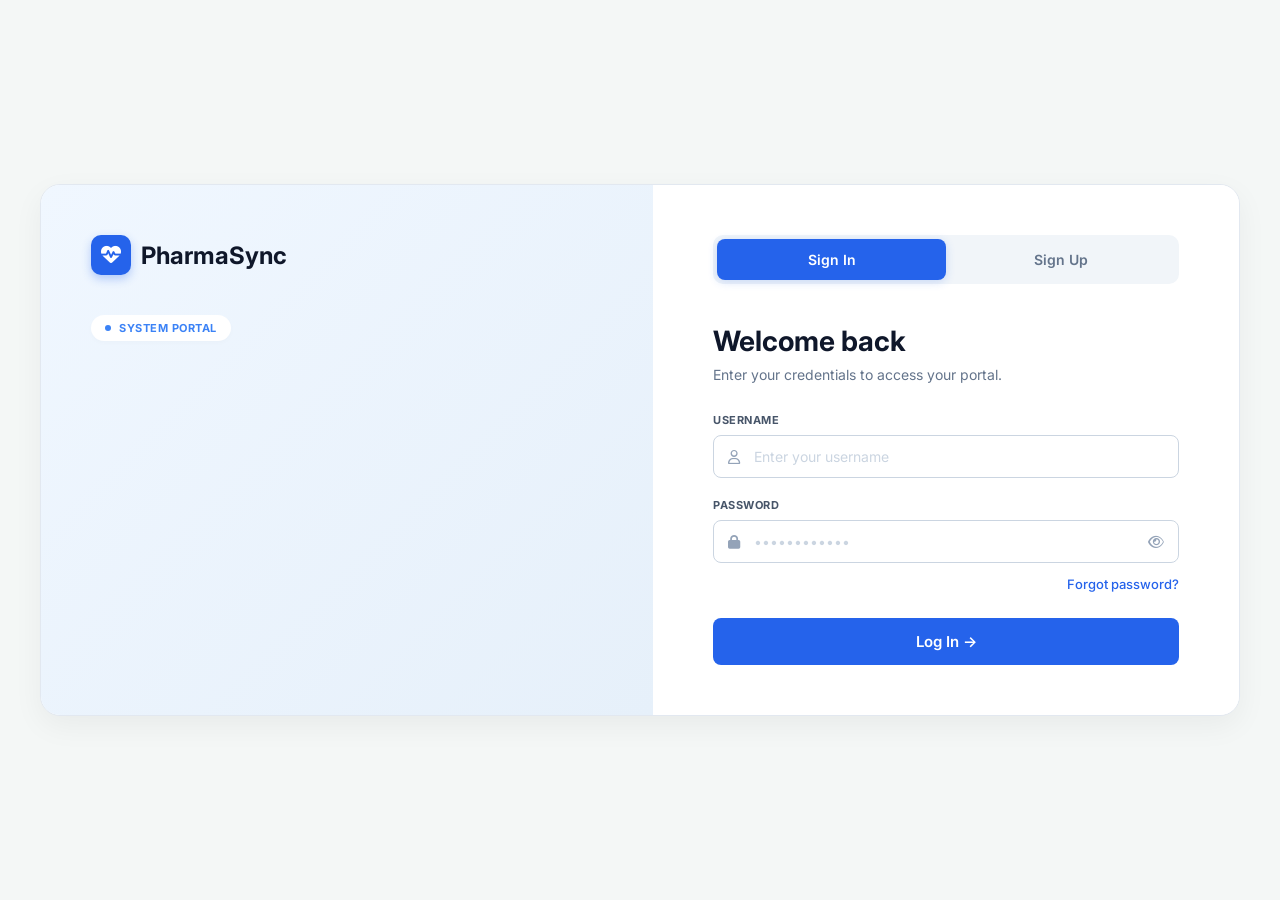
==== zzzzzzz/index4.html @ d20b9b69 "forgot password username" ====
<!DOCTYPE html>
<html lang="en">
<head>
    <meta charset="UTF-8">
    <meta name="viewport" content="width=device-width, initial-scale=1.0">
    <title>PharmaSync</title>
    <link rel="stylesheet" href="style3.css">
    <link rel="stylesheet" href="https://cdnjs.cloudflare.com/ajax/libs/font-awesome/6.4.0/css/all.min.css">
</head>
<body>
<div class="portal-container">
    
    <!-- LEFT PANEL -->
    <div class="left-panel">
        <div>
            <div class="logo-container"><div class="logo-icon"><i class="fa-solid fa-heart-pulse"></i></div><span class="logo-text">PharmaSync</span></div>
            <div class="badge"><span class="dot"></span> SYSTEM PORTAL</div>
        </div>
    </div>

    <!-- RIGHT PANEL -->
    <div class="right-panel">
        <div class="auth-tabs">
            <button id="btn-signin" class="tab-btn active-blue" onclick="toggle('in')">Sign In</button>
            <button id="btn-signup" class="tab-btn inactive" onclick="toggle('up')">Sign Up</button>
        </div>

        <!-- SIGN IN -->
        <div id="signin-section" class="form-section">
            <h2 class="form-heading">Welcome back</h2><p class="form-subheading">Enter your credentials to access your portal.</p>
            <form id="signin-form">
                <div class="form-group"><label>USERNAME</label><div class="input-wrapper"><i class="fa-regular fa-user input-icon"></i><input type="text" placeholder="Enter your username" required></div></div>
                <div class="form-group"><label>PASSWORD</label><div class="input-wrapper"><i class="fa-solid fa-lock input-icon"></i><input type="password" placeholder="••••••••••••" required><i class="fa-regular fa-eye toggle-password"></i></div></div>
                
                <div class="forgot-password"><a href="#" onclick="toggle('forgot')">Forgot password?</a></div>
                
                <button type="submit" class="submit-btn btn-blue">Log In &rarr;</button>
            </form>
        </div>

        <!-- SIGN UP -->
        <div id="signup-section" class="form-section" style="display: none;">
            <h2 class="form-heading">Create an Account</h2><p class="form-subheading">Register your profile to gain access.</p>
            <form id="signup-form">
                <div class="form-row name-row">
                    <div class="form-group flex-2"><label>FIRST NAME</label><input type="text" placeholder="Jane" required></div>
                    <div class="form-group flex-1"><label>M.I.</label><input type="text" placeholder="A."></div>
                    <div class="form-group flex-2"><label>SURNAME</label><input type="text" placeholder="Doe" required></div>
                </div>
                <div class="form-group"><label>EMAIL</label><div class="input-wrapper"><i class="fa-regular fa-envelope input-icon"></i><input type="email" placeholder="jane.doe@example.com" required></div></div>
                <div class="form-group"><label>PHONE</label><div class="input-wrapper"><i class="fa-solid fa-phone input-icon"></i><input type="tel" placeholder="+63 912 345 6789" required></div></div>
                <div class="form-group"><label>USERNAME</label><div class="input-wrapper"><i class="fa-regular fa-user input-icon"></i><input type="text" placeholder="Choose a username" required></div></div>
                <div class="form-group"><label>PASSWORD</label><div class="input-wrapper"><i class="fa-solid fa-lock input-icon"></i><input type="password" placeholder="••••••••••••" required><i class="fa-regular fa-eye toggle-password"></i></div></div>
                <button type="submit" class="submit-btn btn-green">Request Access</button>
            </form>
        </div>

        <!-- FORGOT PASSWORD -->
        <div id="forgot-section" class="form-section" style="display: none;">
            <h2 class="form-heading">Reset Password</h2><p class="form-subheading">Enter your username to recover your account.</p>
            <form id="forgot-form">
                <div class="form-group">
                    <label>USERNAME</label>
                    <div class="input-wrapper">
                        <i class="fa-regular fa-user input-icon"></i>
                        <input type="text" id="reset-username" placeholder="Enter your username" required>
                    </div>
                </div>
                <button type="submit" class="submit-btn btn-blue">Verify Username</button>
                <div class="forgot-password" style="margin-top: 20px; text-align: center;">
                    <a href="#" onclick="toggle('in')">&larr; Back to Sign In</a>
                </div>
            </form>
        </div>

    </div>
</div>

<script>
    // 1. Screen Toggle Logic
    function toggle(t) {
        document.getElementById('signin-section').style.display = t === 'in' ? 'block' : 'none';
        document.getElementById('signup-section').style.display = t === 'up' ? 'block' : 'none';
        document.getElementById('forgot-section').style.display = t === 'forgot' ? 'block' : 'none';
        
        if(t === 'in' || t === 'up') {
            document.getElementById('btn-signin').className = t === 'in' ? 'tab-btn active-blue' : 'tab-btn inactive';
            document.getElementById('btn-signup').className = t === 'in' ? 'tab-btn inactive' : 'tab-btn active-green';
        }
    }

    // 2. Eye Icon Password Toggle Logic
    const toggleIcons = document.querySelectorAll('.toggle-password');
    toggleIcons.forEach(icon => {
        icon.addEventListener('click', function() {
            const inputField = this.previousElementSibling;
            if (inputField.type === 'password') {
                inputField.type = 'text';
                this.classList.remove('fa-eye');
                this.classList.add('fa-eye-slash'); 
            } else {
                inputField.type = 'password';
                this.classList.remove('fa-eye-slash');
                this.classList.add('fa-eye'); 
            }
        });
    });

    // 3. Form Submission Alerts
    document.getElementById('signup-form').addEventListener('submit', function(e) {
        e.preventDefault(); 
        alert('Success! Your access request has been submitted.');
    });
    
    document.getElementById('signin-form').addEventListener('submit', function(e) {
        e.preventDefault(); 
        alert('Successfully Logged In!');
    });
    
    // 4. NEW: Username Verification and OTP Generation
    
    // This array acts as a dummy database for testing purposes
    const registeredUsers = ['admin', 'manager', 'pharmacist_01', 'janedoe'];

    document.getElementById('forgot-form').addEventListener('submit', function(e) {
        e.preventDefault(); 
        
        // Get the value typed into the input field
        const usernameInput = document.getElementById('reset-username').value.toLowerCase().trim();

        // Check if the typed username exists in our dummy database
        if (registeredUsers.includes(usernameInput)) {
            // Generate a random 6-digit number
            const otpCode = Math.floor(100000 + Math.random() * 900000);
            
            // Display the sequential alerts
            alert(`User verified! Generating OTP: ${otpCode}`);
            alert(`The default password has been successfully sent to the contact info on file for: ${usernameInput}.`);
            
            // Clear the input and send them back to the sign-in screen
            document.getElementById('reset-username').value = '';
            toggle('in');
        } else {
            // Show an error if the username is not in the array
            alert('Error: Username not found in the system. Please check your spelling and try again.');
        }
    });
</script>
</body>
</html>
---- zzzzzzz/style3.css ----
/* --- Google Fonts --- */
@import url('https://fonts.googleapis.com/css2?family=Inter:wght@400;500;600;700;800&display=swap');

/* --- Global Reset --- */
* {
    margin: 0;
    padding: 0;
    box-sizing: border-box;
    font-family: 'Inter', sans-serif;
}

body {
    background-color: #f4f7f6;
    display: flex;
    justify-content: center;
    align-items: center;
    min-height: 100vh;
    padding: 20px;
}

.portal-container {
    display: flex;
    width: 100%;
    max-width: 1200px;
    background-color: #ffffff;
    border-radius: 20px;
    box-shadow: 0 10px 30px rgba(0,0,0,0.05);
    overflow: hidden;
    border: 1px solid #e2e8f0;
}

/* --- Left Panel Styling --- */
.left-panel {
    flex: 1.1;
    background: linear-gradient(135deg, #f0f7ff 0%, #e6f0fa 100%);
    padding: 50px;
    display: flex;
    flex-direction: column;
    justify-content: space-between;
}

.logo-container {
    display: flex;
    align-items: center;
    gap: 10px;
    margin-bottom: 40px;
}

.logo-icon {
    background-color: #2563eb;
    color: white;
    width: 40px;
    height: 40px;
    border-radius: 10px;
    display: flex;
    justify-content: center;
    align-items: center;
    font-size: 20px;
    box-shadow: 0 4px 10px rgba(37, 99, 235, 0.3);
}

.logo-text {
    font-size: 24px;
    font-weight: 700;
    color: #0f172a;
}

.badge {
    display: inline-flex;
    align-items: center;
    gap: 8px;
    background-color: white;
    padding: 6px 14px;
    border-radius: 20px;
    font-size: 11px;
    font-weight: 700;
    color: #3b82f6;
    letter-spacing: 0.5px;
    margin-bottom: 25px;
    width: max-content;
    box-shadow: 0 2px 5px rgba(0,0,0,0.02);
}

.badge .dot {
    width: 6px;
    height: 6px;
    background-color: #3b82f6;
    border-radius: 50%;
}

.main-heading {
    font-size: 42px;
    font-weight: 800;
    color: #0f172a;
    line-height: 1.2;
    margin-bottom: 20px;
}

.sub-text {
    font-size: 15px;
    color: #475569;
    line-height: 1.6;
    margin-bottom: 40px;
    max-width: 90%;
}

.stats-container {
    display: flex;
    gap: 20px;
    margin-bottom: 60px;
}

.stat-card {
    background: white;
    padding: 20px;
    border-radius: 12px;
    flex: 1;
    box-shadow: 0 4px 15px rgba(0,0,0,0.03);
}

.stat-title {
    font-size: 12px;
    color: #64748b;
    font-weight: 600;
    margin-bottom: 8px;
}

.stat-value {
    font-size: 28px;
    font-weight: 800;
    color: #0f172a;
    margin-bottom: 8px;
}

.stat-status {
    font-size: 12px;
    font-weight: 600;
    display: flex;
    align-items: center;
    gap: 5px;
}

.trend-up {
    color: #059669;
}

.audited {
    color: #059669;
}

.footer-links {
    display: flex;
    justify-content: space-between;
    font-size: 12px;
    color: #64748b;
    border-top: 1px solid #dbeafe;
    padding-top: 20px;
}

.footer-links .links a {
    color: #64748b;
    text-decoration: none;
    margin-left: 15px;
}

/* --- Right Panel Styling --- */
.right-panel {
    flex: 1;
    padding: 50px 60px;
    background-color: #ffffff;
    display: flex;
    flex-direction: column;
    overflow-y: auto;
    max-height: 90vh; /* Adds scrollbar for the longer signup form */
}

/* Custom Scrollbar for Right Panel */
.right-panel::-webkit-scrollbar {
    width: 6px;
}
.right-panel::-webkit-scrollbar-thumb {
    background-color: #cbd5e1;
    border-radius: 10px;
}

.auth-tabs {
    display: flex;
    background-color: #f1f5f9;
    border-radius: 10px;
    padding: 4px;
    margin-bottom: 40px;
}

.tab-btn {
    flex: 1;
    padding: 12px;
    border: none;
    border-radius: 8px;
    font-size: 14px;
    font-weight: 600;
    cursor: pointer;
    transition: all 0.3s ease;
}

.inactive {
    background-color: transparent;
    color: #64748b;
}

.active-blue {
    background-color: #2563eb;
    color: white;
    box-shadow: 0 2px 10px rgba(37, 99, 235, 0.2);
}

.active-green {
    background-color: #0f766e;
    color: white;
    box-shadow: 0 2px 10px rgba(15, 118, 110, 0.2);
}

.form-heading {
    font-size: 28px;
    font-weight: 700;
    color: #0f172a;
    margin-bottom: 8px;
}

.form-subheading {
    font-size: 14px;
    color: #64748b;
    margin-bottom: 30px;
}

.form-group {
    margin-bottom: 20px;
}

.form-group label {
    display: block;
    font-size: 11px;
    font-weight: 700;
    color: #475569;
    margin-bottom: 8px;
    letter-spacing: 0.5px;
}

.input-wrapper {
    position: relative;
    display: flex;
    align-items: center;
}

.input-icon {
    position: absolute;
    left: 15px;
    color: #94a3b8;
    font-size: 14px;
}

.toggle-password {
    position: absolute;
    right: 15px;
    color: #94a3b8;
    cursor: pointer;
    font-size: 14px;
}

input {
    width: 100%;
    padding: 12px 15px 12px 40px;
    border: 1px solid #cbd5e1;
    border-radius: 8px;
    font-size: 14px;
    color: #334155;
    outline: none;
    transition: border-color 0.2s;
}

/* For inputs without icons */
.form-row input {
    padding: 12px 15px;
}

input:focus {
    border-color: #3b82f6;
}

input::placeholder {
    color: #cbd5e1;
}

.form-row {
    display: flex;
    gap: 15px;
}

.flex-1 { flex: 1; }
.flex-2 { flex: 2; }

.forgot-password {
    text-align: right;
    margin-top: -10px;
    margin-bottom: 25px;
}

.forgot-password a {
    font-size: 13px;
    color: #2563eb;
    text-decoration: none;
    font-weight: 500;
}

.submit-btn {
    width: 100%;
    padding: 14px;
    border: none;
    border-radius: 8px;
    font-size: 15px;
    font-weight: 600;
    color: white;
    cursor: pointer;
    transition: background-color 0.3s;
}

.btn-blue {
    background-color: #2563eb;
}
.btn-blue:hover {
    background-color: #1d4ed8;
}

.btn-green {
    background-color: #0f766e;
    display: flex;
    justify-content: center;
    align-items: center;
    gap: 8px;
}
.btn-green:hover {
    background-color: #0d9488;
}

/* --- Responsive Design --- */
@media (max-width: 992px) {
    .portal-container {
        flex-direction: column;
    }
    .left-panel, .right-panel {
        padding: 30px;
    }
    .right-panel {
        max-height: none;
    }
}
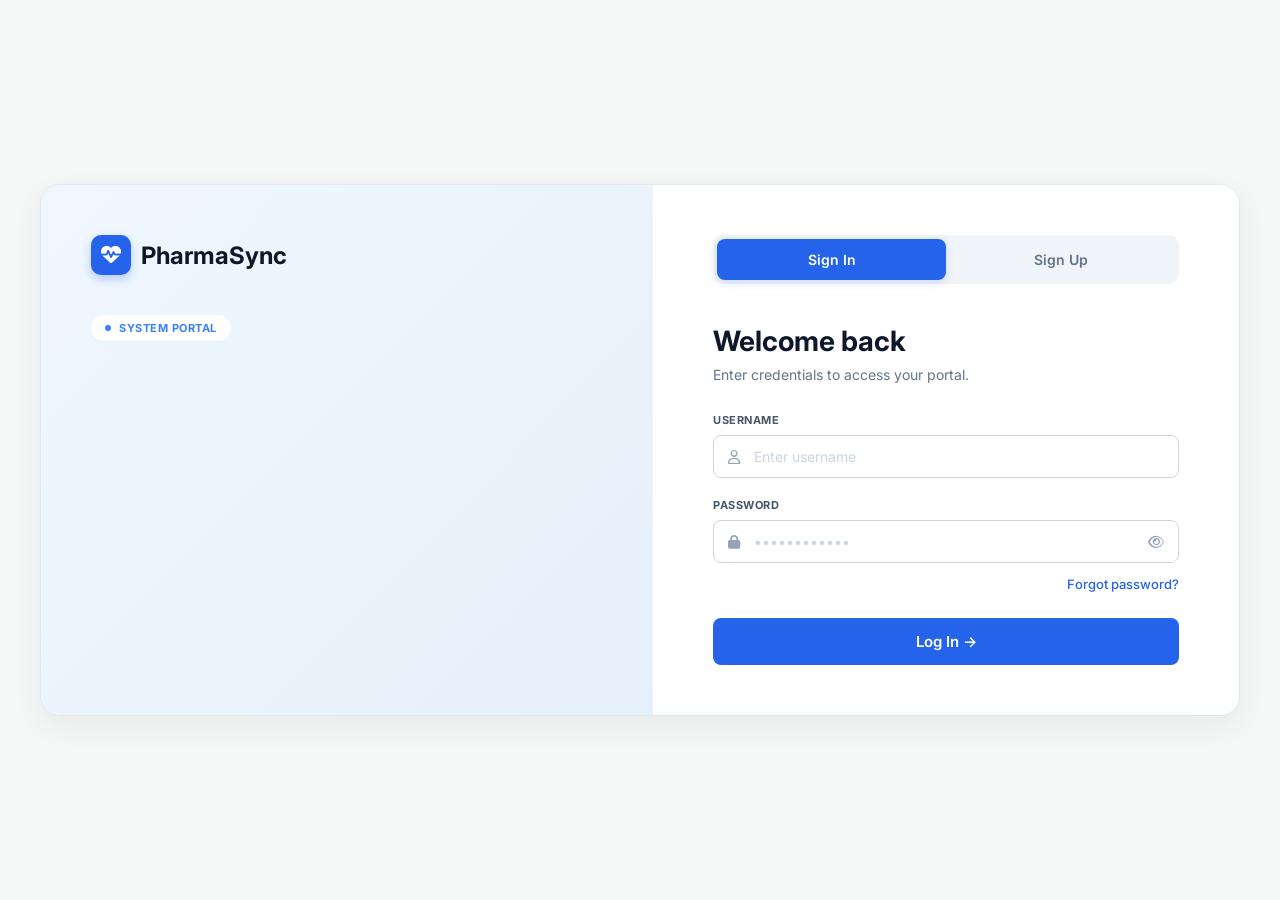
==== commit 1f0e9595: "otp messages para kay rene" ====
--- a/zzzzzzz/index4.html
+++ b/zzzzzzz/index4.html
@@ -6,11 +6,38 @@
     <title>PharmaSync</title>
     <link rel="stylesheet" href="style3.css">
     <link rel="stylesheet" href="https://cdnjs.cloudflare.com/ajax/libs/font-awesome/6.4.0/css/all.min.css">
+    
+    <style>
+        .otp-wrapper {
+            display: flex;
+            justify-content: space-between;
+            gap: 10px;
+            margin-bottom: 25px;
+        }
+        .otp-box {
+            width: 100%;
+            height: 55px;
+            text-align: center;
+            font-size: 24px;
+            font-weight: 700;
+            color: #0f172a;
+            border: 2px solid #cbd5e1;
+            border-radius: 8px;
+            background: #f8fafc;
+            outline: none;
+            transition: all 0.2s ease;
+            padding: 0 !important; /* Removes padding from your global inputs */
+        }
+        .otp-box:focus {
+            border-color: #2563eb;
+            background: #ffffff;
+            box-shadow: 0 0 0 3px rgba(37, 99, 235, 0.1);
+        }
+    </style>
 </head>
 <body>
 <div class="portal-container">
     
-    <!-- LEFT PANEL -->
     <div class="left-panel">
         <div>
             <div class="logo-container"><div class="logo-icon"><i class="fa-solid fa-heart-pulse"></i></div><span class="logo-text">PharmaSync</span></div>
@@ -18,28 +45,23 @@
         </div>
     </div>
 
-    <!-- RIGHT PANEL -->
     <div class="right-panel">
         <div class="auth-tabs">
             <button id="btn-signin" class="tab-btn active-blue" onclick="toggle('in')">Sign In</button>
             <button id="btn-signup" class="tab-btn inactive" onclick="toggle('up')">Sign Up</button>
         </div>
 
-        <!-- SIGN IN -->
-        <div id="signin-section" class="form-section">
-            <h2 class="form-heading">Welcome back</h2><p class="form-subheading">Enter your credentials to access your portal.</p>
+        <div id="in-section" class="form-section">
+            <h2 class="form-heading">Welcome back</h2><p class="form-subheading">Enter credentials to access your portal.</p>
             <form id="signin-form">
-                <div class="form-group"><label>USERNAME</label><div class="input-wrapper"><i class="fa-regular fa-user input-icon"></i><input type="text" placeholder="Enter your username" required></div></div>
+                <div class="form-group"><label>USERNAME</label><div class="input-wrapper"><i class="fa-regular fa-user input-icon"></i><input type="text" placeholder="Enter username" required></div></div>
                 <div class="form-group"><label>PASSWORD</label><div class="input-wrapper"><i class="fa-solid fa-lock input-icon"></i><input type="password" placeholder="••••••••••••" required><i class="fa-regular fa-eye toggle-password"></i></div></div>
-                
                 <div class="forgot-password"><a href="#" onclick="toggle('forgot')">Forgot password?</a></div>
-                
                 <button type="submit" class="submit-btn btn-blue">Log In &rarr;</button>
             </form>
         </div>
 
-        <!-- SIGN UP -->
-        <div id="signup-section" class="form-section" style="display: none;">
+        <div id="up-section" class="form-section" style="display: none;">
             <h2 class="form-heading">Create an Account</h2><p class="form-subheading">Register your profile to gain access.</p>
             <form id="signup-form">
                 <div class="form-row name-row">
@@ -48,103 +70,137 @@
                     <div class="form-group flex-2"><label>SURNAME</label><input type="text" placeholder="Doe" required></div>
                 </div>
                 <div class="form-group"><label>EMAIL</label><div class="input-wrapper"><i class="fa-regular fa-envelope input-icon"></i><input type="email" placeholder="jane.doe@example.com" required></div></div>
-                <div class="form-group"><label>PHONE</label><div class="input-wrapper"><i class="fa-solid fa-phone input-icon"></i><input type="tel" placeholder="+63 912 345 6789" required></div></div>
                 <div class="form-group"><label>USERNAME</label><div class="input-wrapper"><i class="fa-regular fa-user input-icon"></i><input type="text" placeholder="Choose a username" required></div></div>
                 <div class="form-group"><label>PASSWORD</label><div class="input-wrapper"><i class="fa-solid fa-lock input-icon"></i><input type="password" placeholder="••••••••••••" required><i class="fa-regular fa-eye toggle-password"></i></div></div>
                 <button type="submit" class="submit-btn btn-green">Request Access</button>
             </form>
         </div>
 
-        <!-- FORGOT PASSWORD -->
         <div id="forgot-section" class="form-section" style="display: none;">
             <h2 class="form-heading">Reset Password</h2><p class="form-subheading">Enter your username to recover your account.</p>
             <form id="forgot-form">
-                <div class="form-group">
-                    <label>USERNAME</label>
-                    <div class="input-wrapper">
-                        <i class="fa-regular fa-user input-icon"></i>
-                        <input type="text" id="reset-username" placeholder="Enter your username" required>
-                    </div>
+                <div class="form-group"><label>USERNAME</label><div class="input-wrapper"><i class="fa-regular fa-user input-icon"></i><input type="text" id="reset-username" placeholder="Enter username" required></div></div>
+                <button type="submit" class="submit-btn btn-blue">Verify Username</button>
+                <div class="forgot-password" style="margin-top: 20px; text-align: center;"><a href="#" onclick="toggle('in')">&larr; Back to Sign In</a></div>
+            </form>
+        </div>
+
+        <div id="loading-section" class="form-section" style="display: none; text-align: center; padding-top: 30px;">
+            <i class="fa-solid fa-circle-notch fa-spin" style="font-size: 45px; color: #2563eb; margin-bottom: 20px;"></i>
+            <h2 class="form-heading">Sending OTP...</h2><p class="form-subheading">Please wait while we generate your code.</p>
+        </div>
+
+        <div id="otp-section" class="form-section" style="display: none;">
+            <h2 class="form-heading">Enter Verification Code</h2><p class="form-subheading">Enter the 6-digit code you received via SMS.</p>
+            <form id="otp-form">
+                
+                <div class="otp-wrapper">
+                    <input type="text" class="otp-box" maxlength="1" required autocomplete="off">
+                    <input type="text" class="otp-box" maxlength="1" required autocomplete="off">
+                    <input type="text" class="otp-box" maxlength="1" required autocomplete="off">
+                    <input type="text" class="otp-box" maxlength="1" required autocomplete="off">
+                    <input type="text" class="otp-box" maxlength="1" required autocomplete="off">
+                    <input type="text" class="otp-box" maxlength="1" required autocomplete="off">
                 </div>
-                <button type="submit" class="submit-btn btn-blue">Verify Username</button>
-                <div class="forgot-password" style="margin-top: 20px; text-align: center;">
-                    <a href="#" onclick="toggle('in')">&larr; Back to Sign In</a>
-                </div>
-            </form>
-        </div>
-
+
+                <button type="submit" class="submit-btn btn-green">Verify & Reset Password</button>
+                <div class="forgot-password" style="margin-top: 20px; text-align: center;"><a href="#" onclick="toggle('forgot')">&larr; Cancel and go back</a></div>
+            </form>
+        </div>
     </div>
 </div>
 
 <script>
-    // 1. Screen Toggle Logic
+    // Helper to grab elements quickly
+    const el = id => document.getElementById(id);
+    let otp = null;
+    const users = ['admin', 'manager', 'pharmacist_01', 'janedoe'];
+
+    // 1. Minified Screen Toggle
     function toggle(t) {
-        document.getElementById('signin-section').style.display = t === 'in' ? 'block' : 'none';
-        document.getElementById('signup-section').style.display = t === 'up' ? 'block' : 'none';
-        document.getElementById('forgot-section').style.display = t === 'forgot' ? 'block' : 'none';
-        
+        ['in', 'up', 'forgot', 'loading', 'otp'].forEach(id => el(id + '-section').style.display = t === id ? 'block' : 'none');
         if(t === 'in' || t === 'up') {
-            document.getElementById('btn-signin').className = t === 'in' ? 'tab-btn active-blue' : 'tab-btn inactive';
-            document.getElementById('btn-signup').className = t === 'in' ? 'tab-btn inactive' : 'tab-btn active-green';
+            el('btn-signin').className = t === 'in' ? 'tab-btn active-blue' : 'tab-btn inactive';
+            el('btn-signup').className = t === 'in' ? 'tab-btn inactive' : 'tab-btn active-green';
         }
     }
 
-    // 2. Eye Icon Password Toggle Logic
-    const toggleIcons = document.querySelectorAll('.toggle-password');
-    toggleIcons.forEach(icon => {
-        icon.addEventListener('click', function() {
-            const inputField = this.previousElementSibling;
-            if (inputField.type === 'password') {
-                inputField.type = 'text';
-                this.classList.remove('fa-eye');
-                this.classList.add('fa-eye-slash'); 
-            } else {
-                inputField.type = 'password';
-                this.classList.remove('fa-eye-slash');
-                this.classList.add('fa-eye'); 
+    // 2. Eye Icon Logic
+    document.querySelectorAll('.toggle-password').forEach(icon => {
+        icon.onclick = function() {
+            const inp = this.previousElementSibling;
+            inp.type = inp.type === 'password' ? 'text' : 'password';
+            this.classList.toggle('fa-eye');
+            this.classList.toggle('fa-eye-slash');
+        };
+    });
+
+    // 3. Form Alerts
+    el('signup-form').onsubmit = e => { e.preventDefault(); alert('Access request submitted.'); };
+    el('signin-form').onsubmit = e => { e.preventDefault(); alert('Successfully Logged In!'); };
+    
+    // 4. OTP Generation & Loading
+    el('forgot-form').onsubmit = e => {
+        e.preventDefault(); 
+        const username = el('reset-username').value.toLowerCase().trim();
+        if (users.includes(username)) {
+            toggle('loading');
+            setTimeout(() => {
+                otp = Math.floor(100000 + Math.random() * 900000).toString();
+                alert(`[System Message] Your OTP is: ${otp}\n\nPlease copy this code.`);
+                toggle('otp');
+            }, 3000);
+        } else alert('Error: Username not found.');
+    };
+
+    // 5. NEW: Advanced OTP Box Auto-Tabbing Logic
+    const otpBoxes = document.querySelectorAll('.otp-box');
+    
+    otpBoxes.forEach((box, i) => {
+        // Auto-focus next input when typing
+        box.addEventListener('input', function() {
+            if (this.value.length === 1 && i < otpBoxes.length - 1) {
+                otpBoxes[i + 1].focus();
             }
         });
+        
+        // Auto-focus previous input on backspace
+        box.addEventListener('keydown', function(e) {
+            if (e.key === 'Backspace' && this.value === '' && i > 0) {
+                otpBoxes[i - 1].focus();
+            }
+        });
+
+        // Handle pasting the 6 digit code
+        box.addEventListener('paste', function(e) {
+            e.preventDefault();
+            // Get pasted text, slice to 6 chars, remove non-numbers
+            const pastedData = e.clipboardData.getData('text').slice(0, 6).replace(/[^0-9]/g, '');
+            // Distribute the numbers into the boxes
+            pastedData.split('').forEach((char, index) => {
+                if (index < otpBoxes.length) {
+                    otpBoxes[index].value = char;
+                    if (index < otpBoxes.length - 1) otpBoxes[index + 1].focus();
+                }
+            });
+        });
     });
 
-    // 3. Form Submission Alerts
-    document.getElementById('signup-form').addEventListener('submit', function(e) {
-        e.preventDefault(); 
-        alert('Success! Your access request has been submitted.');
-    });
-    
-    document.getElementById('signin-form').addEventListener('submit', function(e) {
-        e.preventDefault(); 
-        alert('Successfully Logged In!');
-    });
-    
-    // 4. NEW: Username Verification and OTP Generation
-    
-    // This array acts as a dummy database for testing purposes
-    const registeredUsers = ['admin', 'manager', 'pharmacist_01', 'janedoe'];
-
-    document.getElementById('forgot-form').addEventListener('submit', function(e) {
-        e.preventDefault(); 
+    // 6. Verify 6-Box OTP
+    el('otp-form').onsubmit = e => {
+        e.preventDefault();
         
-        // Get the value typed into the input field
-        const usernameInput = document.getElementById('reset-username').value.toLowerCase().trim();
-
-        // Check if the typed username exists in our dummy database
-        if (registeredUsers.includes(usernameInput)) {
-            // Generate a random 6-digit number
-            const otpCode = Math.floor(100000 + Math.random() * 900000);
-            
-            // Display the sequential alerts
-            alert(`User verified! Generating OTP: ${otpCode}`);
-            alert(`The default password has been successfully sent to the contact info on file for: ${usernameInput}.`);
-            
-            // Clear the input and send them back to the sign-in screen
-            document.getElementById('reset-username').value = '';
+        // Combine all 6 boxes into one string
+        let enteredCode = '';
+        otpBoxes.forEach(box => enteredCode += box.value);
+
+        if (enteredCode === otp) {
+            alert('OTP Verified!\n\nPassword reset to default. Please log in.');
+            el('reset-username').value = ''; 
+            otpBoxes.forEach(box => box.value = ''); // clear all boxes
             toggle('in');
-        } else {
-            // Show an error if the username is not in the array
-            alert('Error: Username not found in the system. Please check your spelling and try again.');
-        }
-    });
+        } else alert('Invalid OTP.');
+    };
 </script>
 </body>
 </html>
